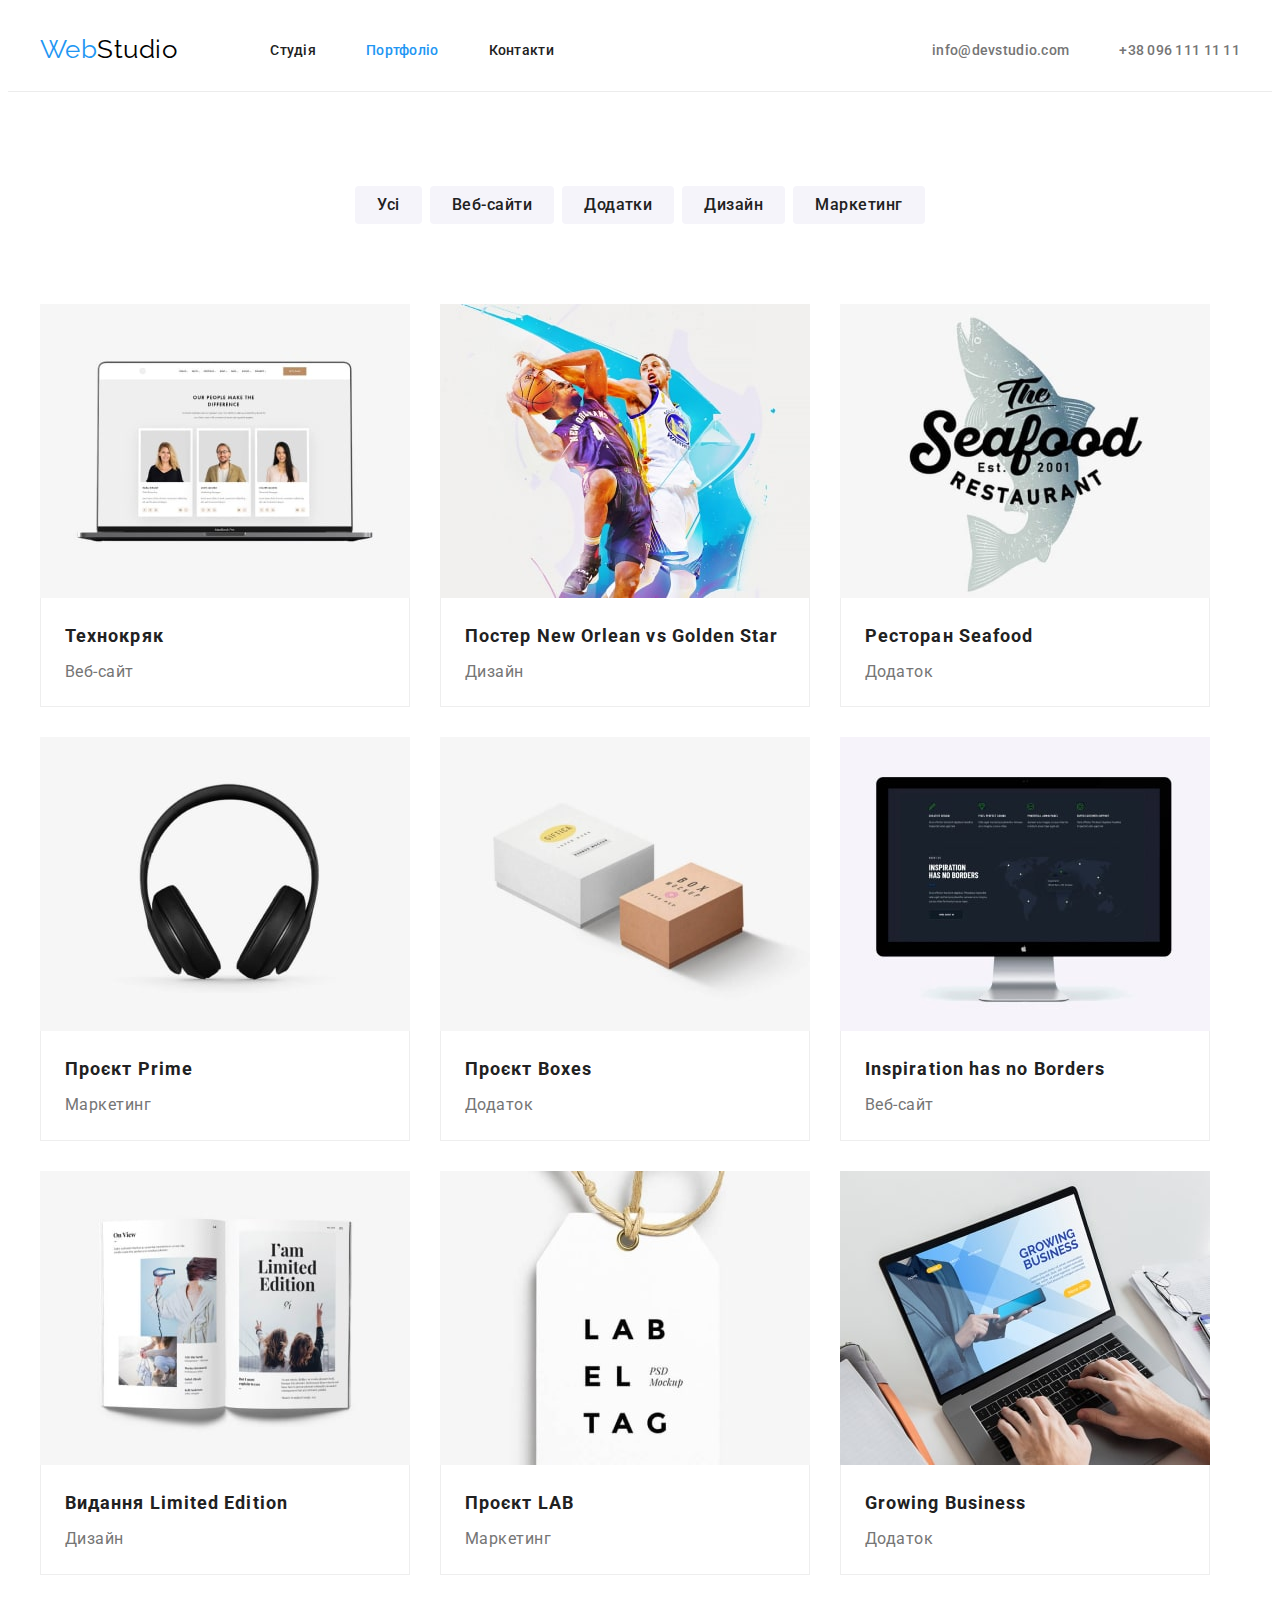
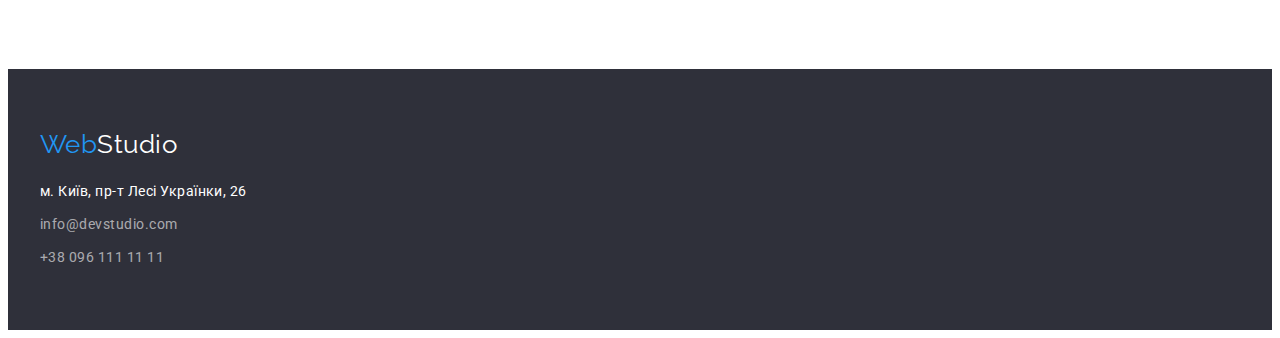
==== portfolio.html @ 91e73826 "Initial commit" ====
<!DOCTYPE html>
<html lang="uk">
<head>
    <meta charset="UTF-8">
    <meta http-equiv="X-UA-Compatible" content="IE=edge">
    <meta name="viewport" content="width=device-width, initial-scale=1.0">
    <title>Portfolio</title>
    <link rel="preconnect" href="https://fonts.googleapis.com">
    <link rel="preconnect" href="https://fonts.gstatic.com" crossorigin>
    <link href="https://fonts.googleapis.com/css2?family=Raleway:wght@700&family=Roboto:wght@400;500;700;900&display=swap" rel="stylesheet">
    <link rel="stylesheet" href="https://cdnjs.cloudflare.com/ajax/libs/modern-normalize/2.0.0/modern-normalize.min.css" integrity="sha512-4xo8blKMVCiXpTaLzQSLSw3KFOVPWhm/TRtuPVc4WG6kUgjH6J03IBuG7JZPkcWMxJ5huwaBpOpnwYElP/m6wg==" crossorigin="anonymous" referrerpolicy="no-referrer" />
    <link rel="stylesheet" href="./css/styles.css">
</head>
<body>
    <!-- header -->
    <header class="header">
        <div class="container header-container">
            <a href="" class="logo link"><span class="header-logo">Web</span>Studio</a>
            <nav class="header-nav">
                <ul class="nav-list">
                    <li class="nav-item"><a class="nav-link link" href="./index.html">Студія</a></li>
                    <li class="nav-item"><a class="nav-link current link" href="./portfolio.html">Портфоліо</a></li>
                    <li class="nav-item"><a class="nav-link link" href="">Контакти</a></li>
                </ul>
            </nav>
            <ul class="contact-inform">
                <li class="contact-inform-item"><a class="nav-link contact link" href="mailto:info@devstudio.com">info@devstudio.com</a></li>
                <li class="contact-inform-item"><a class="nav-link contact link" href="tel:+380961111111">+38 096 111 11 11</a></li>
            </ul>
        </div>
    </header>
    <!-- main button -->
    <main>
        <section class="section">
            <div class="container">
                <h1 class="visually-hidden">Портфоліо</h1>
                <ul class="filter-list">
                    <li class="filter-item">
                        <button type="button" class="button">Усі</button>
                    </li>
                    <li class="filter-item">
                        <button type="button" class="button">Веб-сайти</button>
                    </li>
                    <li class="filter-item">
                        <button type="button" class="button">Додатки</button>
                    </li>
                    <li class="filter-item">
                        <button type="button" class="button">Дизайн</button>
                    </li>
                    <li class="filter-item">
                        <button type="button" class="button">Маркетинг</button>
                    </li>
                </ul>
                <ul class="projects-list">
                    <li class="projects-item">
                        <a class="link" href="">
                        <img class="project-img" src="./images/img-min1.jpg" alt="сірий-ноутбук-з-трьома-картинками-людей" width="370" height="294">
                        <div class="project-content">
                            <h2 class="projects-title">Технокряк</h2>
                            <p class="projects-text">Веб-сайт</p>
                        </div>
                        </a>
                    </li>
                    
                    <li class="projects-item">
                        <a class="link" href="">
                            <img class="project-img" src="./images/img-min2.jpg" alt="гра-в-баскетбол-двох-людей" width="370" height="294">
                            <div class="project-content">
                                <h2 class="projects-title">Постер New Orlean vs Golden Star</h2>
                                <p class="projects-text">Дизайн</p>
                            </div>
                        </a>
                    </li>
                    <li class="projects-item">
                        <a class="link" href="">
                            <img class="project-img" src="./images/img-min3.jpg" alt="емблема-риби" width="370" height="294">
                            <div class="project-content">
                                <h2 class="projects-title">Ресторан Seafood</h2>
                                <p class="projects-text">Додаток</p>
                            </div>
                        </a>
                    </li>
                    <li class="projects-item">
                        <a class="link" href="">
                            <img class="project-img" src="./images/img-min4.jpg" alt="чорні-навушники" width="370" height="294">
                            <div class="project-content">
                                <h2 class="projects-title">Проєкт Prime</h2>
                                <p class="projects-text">Маркетинг</p>
                            </div>
                        </a>
                    </li>
                    <li class="projects-item">
                        <a class="link" href="">
                            <img class="project-img" src="./images/img-min5.jpg" alt="дві-коробки" width="370" height="294">
                            <div class="project-content">
                                <h2 class="projects-title">Проєкт Boxes</h2>
                                <p class="projects-text">Додаток</p>
                            </div>
                        </a>
                    </li>
                    <li class="projects-item">
                        <a class="link" href="">
                        <img class="project-img" src="./images/img-min6.jpg" alt="монітор-з-карткою" width="370" height="294">
                            <div class="project-content">
                                <h2 class="projects-title">Inspiration has no Borders</h2>
                                <p class="projects-text">Веб-сайт</p>
                            </div>
                        </a>
                    </li>
                    <li class="projects-item">
                        <a class="link" href="">
                        <img class="project-img" src="./images/img-min7.jpg" alt="книга-з-текстом" width="370" height="294">
                            <div class="project-content">
                                <h2 class="projects-title">Видання Limited Edition</h2>
                                <p class="projects-text">Дизайн</p>
                            </div>
                        </a>
                    </li>
                    <li class="projects-item">
                        <a class="link" href="">
                        <img class="project-img" src="./images/img-min8.jpg" alt="картка-з-написом" width="370" height="294">
                            <div class="project-content">
                                <h2 class="projects-title">Проєкт LAB</h2>
                                <p class="projects-text">Маркетинг</p>
                            </div>
                        </a>
                    </li>
                    <li class="projects-item">
                        <a class="link" href="">
                        <img class="project-img" src="./images/img-min9.jpg" alt="людина-за-нотбуком" width="370" height="294">
                            <div class="project-content">
                            <h2 class="projects-title">Growing Business</h2>
                            <p class="projects-text">Додаток</p>
                        </div>
                        </a>
                    </li>
                </ul>
            </div>
        </section>
    </main>
    <!-- footer -->
    <footer class="footer">
        <div class="container">
            <a href="" class="footer-logo link"><span class="header-logo">Web</span>Studio</a>
            <address class="adress">
                <ul class="adress-list">
                    <li class="footer-item">
                        <a class="adress-link link" href="https://goo.gl/maps/4gtNRSzAQHirgQ3u6?coh=178573&entry=tt"
                            target="_blank" rel="noopener noreferrer">м. Київ, пр-т Лесі Українки, 26</a>
                    </li>
                    <li class="footer-item">
                        <a class="adress-contact link" href="mailto:info@devstudio.com">info@devstudio.com</a>
                    </li>
                    <li class="footer-item">
                        <a class="adress-contact link" href="tel:+380961111111">+38 096 111 11 11</a>
                    </li>
                </ul>
            </address>
        </div>
    </footer>
</body>
</html>
---- css/styles.css ----
:root {
    --primary-title-color: #212121;
    --primary-text-color: #757575;
    --primary-color: #FFFFFF;
    --accent-color: #2196F3;
    --color-logo: #000000;
    --hero-background: #2F303A;
    --adress-contact-color: rgba(255, 255, 255, 0.6);
    --button-portfolio-color: #F5F4FA;
    --active-herobuttom-background: #188CE8;
    --line-header-background: #ECECEC;
    --border-card-color: #EEEEEE;
    --card-set-gap: 30px;
    --filter-active-shadow: 0px 3px 1px rgba(0, 0, 0, 0.1), 0px 1px 2px rgba(0, 0, 0, 0.08), 0px 2px 2px rgba(0, 0, 0, 0.12);
}
body {
    font-family: 'Roboto', sans-serif;
    letter-spacing: 0.03em;
    color: var(--primary-title-color);
}
h1,
h2,
h3,
h4,
h5,
h6,
p {
    margin: 0px;
    padding: 0px;
}
ul {
    margin: 0px;
    padding: 0px;
    list-style: none;
}
img {
    display: block;
    max-width: 100%;
}
.link {
    text-decoration: none;
}

.visually-hidden {
    position: absolute;
    white-space: nowrap;
    width: 1px;
    height: 1px;
    overflow: hidden;
    border: 0;
    padding: 0;
    clip: rect(0 0 0 0);
    clip-path: inset(50%);
    margin: -1px;
}
/* webstudio */
/* header */
.section {
    padding-top: 94px;
    padding-bottom: 94px;
}
.container {
    width: 1200px;
    padding-left: 15px;
    padding-right: 15px;
    margin-right: auto;
    margin-left: auto;
}
.header {
    border-bottom: 1px solid var(--line-header-background);
}
.header-container {
    display: flex;
    align-items: center;
}
.header-nav {
    display: flex;
    align-items: center;
    margin-left: 93px;
}
.logo {
    font-family: 'Raleway';
    font-size: 26px;
    line-height: 1.19;
    color: #000000;
}
.header-logo {
    color: var(--accent-color);
}
.nav-link {
    font-family: 'Roboto';
    font-weight: 500;
    font-size: 14px;
    line-height: 1.14;
    letter-spacing: 0.02em;
    color: var(--primary-title-color);
}
.current {
    color: var(--accent-color);
}
.nav-list {
    display: flex;
}
.nav-list .nav-link:hover,
.nav-list .nav-link:focus {
    color: var(--accent-color);
}
.nav-list:last-child {
    margin-right: 0;
}
.nav-item {
    margin-left: 50px;
}
.nav-item:first-child {
    margin-left: 0;
}

.contact-inform {
    display: flex;
    margin-left: auto;
}
.contact-inform-item:last-child {
    margin-left: 50px;
    margin-right: 0;
}
.contact-inform-item:nth-child(-n + 3),
.nav-link {
    padding-top: 32px;
    padding-bottom: 32px;
}

.contact {
    color: var(--primary-text-color);
}
.contact:hover,
.contact:focus {
    color: var(--accent-color);
}
/* hero */

.hero {
    color: var(--primary-color);
    background-color: var(--hero-background);
    padding-top: 200px;
    padding-bottom: 200px;
}
.hero-title {
    max-width: 696px;
    margin-left: auto;
    margin-right: auto;
    font-weight: 900;
    font-size: 44px;
    line-height: 1.36;
    text-align: center;
    letter-spacing: 0.06em;
    text-transform: uppercase;
    margin-bottom: 30px;
}
button {
    border: 0;
    cursor: pointer;
    font-family: inherit;
}
.button-hero {
    border-radius: 4px;
    display: flex;
    text-align: center;
    margin: 0 auto;
    padding: 10px 32px;
    font-weight: 500;
    font-size: 16px;
    line-height: 1.9;
    letter-spacing: 0.06em;
    color: var(--primary-color);
    background-color: var(--accent-color);
    box-shadow: 0px 4px 4px rgba(0, 0, 0, 0.15);

}
.primary:hover,
.primary:focus {
    color: var(--primary-color);
    background-color: var(--active-herobuttom-background);
}
/*features */
.features-list {
    padding: 0;
    margin: 0;

    display: flex;
    flex-wrap: wrap;
}
.features-list > .features-item {
    width: 270px;

}
.features-item:nth-child(n + 2) {
    margin-left: 30px;
}

.features-title {
    margin-top: 0;
    margin-bottom: 10px;
    font-weight: 700;
    font-size: 14px;
    line-height: 1.14;
    letter-spacing: 0.03em;
    text-transform: uppercase;
    color: var(--primary-title-color);
}
.features-text {
    margin-top: 0;
    font-weight: 400;
    font-size: 14px;
    line-height: 1.71;
    letter-spacing: 0.03em;
    color: var(--primary-text-color);

}
/* work */
.work {
    padding-top: 0;
}
.section-title {
    margin-top: 0;
    margin-bottom: 50px;
    font-weight: 700;
    font-size: 36px;
    line-height: 1.16;
    text-align: center;
    color: var(--primary-title-color);
}
.work-list {
    display: flex;
    flex-wrap: wrap;
    text-align: center;
}
.work-item:nth-child(n + 2) {
    margin-left: 25px;
}

/* team */
.team {
    background: #F5F4FA;
}

.team-list {
    padding: 0;
    margin: 0;
    display: flex;
    flex-wrap: wrap;
    margin-left: calc( -1 * var(--card-set-gap));
    margin-top: calc(-1 * var(--card-set-gap));
}
.team-list > .team-item {
    flex-basis: calc(100% / 4 - var(--card-set-gap));
    margin-left: var(--card-set-gap);
    margin-top: var(--card-set-gap);
}

.team-content {
    padding: 30px 30px;
}
.team-card {
    background: var(--primary-color);
    box-shadow: 0px 1px 3px rgba(0, 0, 0, 0.12), 0px 1px 1px rgba(0, 0, 0, 0.14), 0px 2px 1px rgba(0, 0, 0, 0.2);
    border-radius: 0px 0px 4px 4px;
}
.team-title {
    margin-bottom: 10px;
    font-weight: 500;
    font-size: 16px;
    line-height: 1.18;
    text-align: center;
    color: var(--primary-title-color);
    
}
.team-text {
    font-weight: 400;
    font-size: 16px;
    line-height: 1.18;
    text-align: center;
    color: var(--primary-text-color);
} 
/* portfolio button main */

.button {
    padding: 6px 22px;
    font-weight: 500;
    font-size: 16px;
    line-height: 1.6;
    letter-spacing: 0.03em;
    text-align: center;
    border-radius: 4px;
    color: var(--primary-title-color);
    background: var(--button-portfolio-color);
}
.button:hover,
.button:focus {
    color: var(--primary-color);
    background-color: var(--accent-color);
    box-shadow: var(--filter-active-shadow);
}
/* portfolio main */
/* filter */
.filter-list {
    display: flex;
    align-items: center;
    justify-content: center;
    margin-bottom: 50px;
    
}
.filter-list > .filter-item {
    border-radius: 4px;
    margin-left: 8px;
    
}

.filter-item:first-child {
    margin-left: 0;
}
/* projects */
.projects-list {
    display: flex;
    flex-wrap: wrap;
    padding: 0;
    margin: 0;
    margin-left: calc(- 1 * var(--card-set-gap));
    margin-top: calc(- 1 * var(--card-set-gap));
}
.projects-list > .projects-item {
    flex-basis: calc((100% - 2 - var(--card-set-gap)) / 3 );
    margin-left: var(--card-set-gap);
    margin-top: var(--card-set-gap);
}
.projects-item:nth-child(3n + 1) {
    margin-left: 0;
}
.project-content {
    padding: 20px 24px;
    background: var(--primary-color);
    border: 1px solid var(--border-card-color);
    border-top: 0;
}
.projects-title {
    margin-bottom: 4px;
    font-weight: 700;
    font-size: 18px;
    line-height: 2;
    letter-spacing: 0.06em;
    color: var(--primary-title-color);
}
.projects-text {
    font-weight: 400;
    font-size: 16px;
    line-height: 1.8;
    color: var(--primary-text-color);
}
/* footer */
.footer {
    padding-top: 60px;
    padding-bottom: 60px;
    background-color: var(--hero-background);
}

.footer-logo  {
    font-family: 'Raleway';
    font-size: 26px;
    line-height: 1.2;
    color: var(--primary-color);
}

.footer-item:not(:last-child) {
    margin-bottom: 9px;
}
.adress-list {
    margin-top: 20px;
}
.adress-link {
    font-style: normal;
    font-weight: 400;
    font-size: 14px;
    line-height: 1.7;
    color: var(--primary-color);
}
.adress-contact {
    font-family: 'Roboto';
    font-style: normal;
    font-weight: 400;
    font-size: 14px;
    line-height: 1.7;
    color: rgba(255, 255, 255, 0.6);
}
.adress-link:hover,
.adress-link:focus,
.adress-contact:hover,
.adress-contact:focus {
    color: var(--accent-color);
}
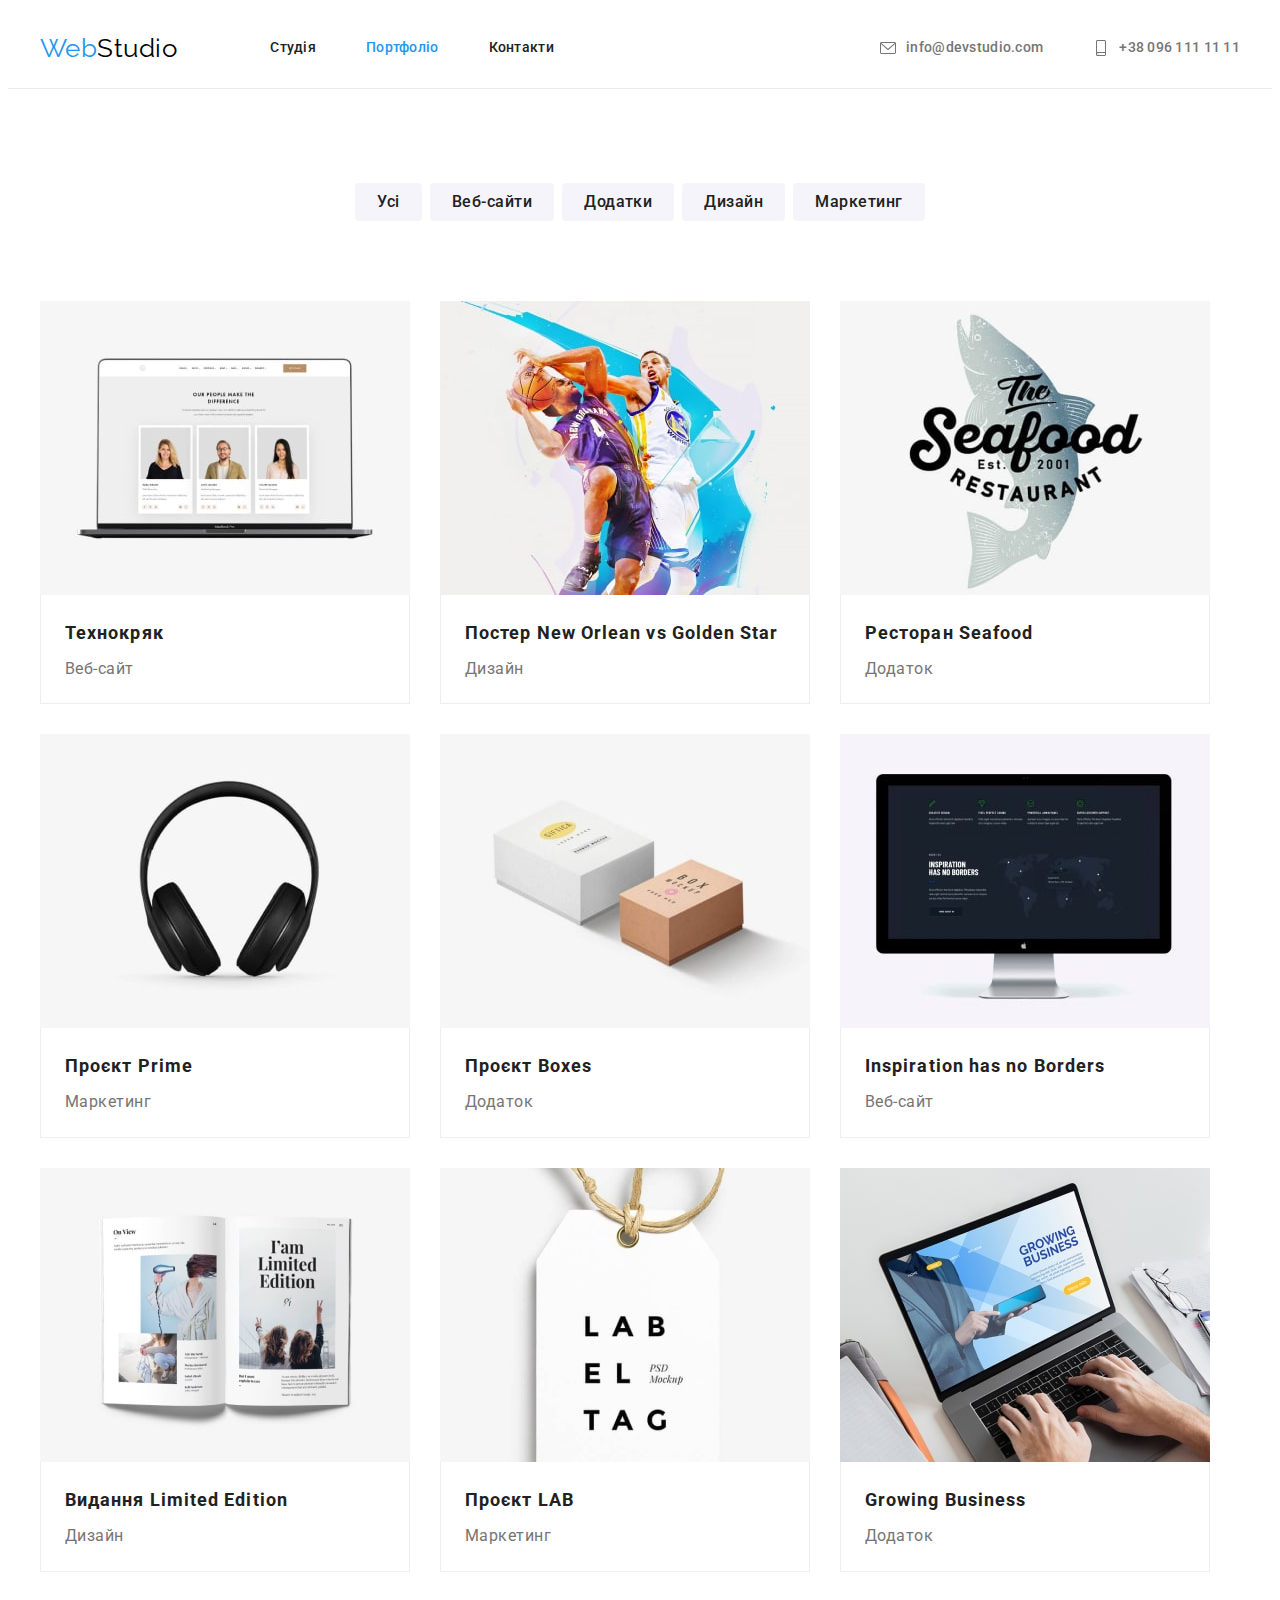
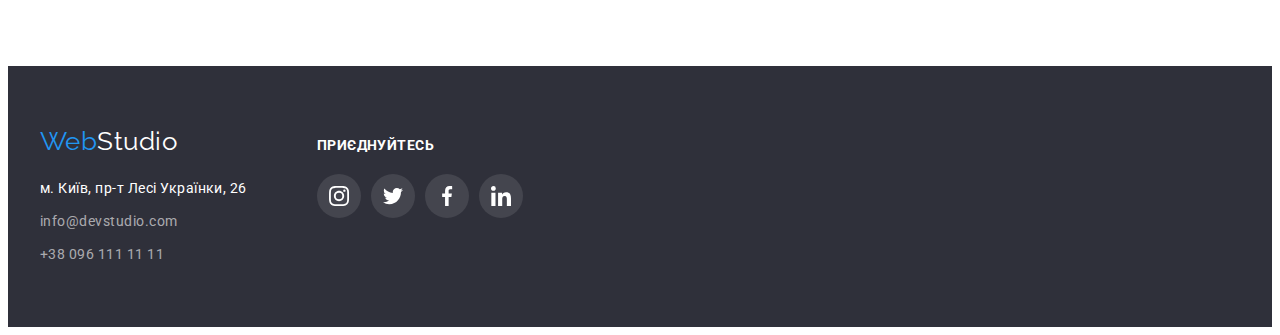
==== commit f6efde17: "hw4" ====
--- a/portfolio.html
+++ b/portfolio.html
@@ -24,8 +24,22 @@
                 </ul>
             </nav>
             <ul class="contact-inform">
-                <li class="contact-inform-item"><a class="nav-link contact link" href="mailto:info@devstudio.com">info@devstudio.com</a></li>
-                <li class="contact-inform-item"><a class="nav-link contact link" href="tel:+380961111111">+38 096 111 11 11</a></li>
+                <li class="contact-inform-item">
+                    <a class="nav-link contact link" href="mailto:info@devstudio.com">
+                        <svg class="icon-mail icon-header">
+                            <use href="./images/icons.svg#icon-mail"></use>
+                        </svg>
+                        info@devstudio.com
+                    </a>
+                </li>
+                <li class="contact-inform-item">
+                    <a class="nav-link contact link" href="tel:+380961111111">
+                        <svg class="icon-smartphone icon-header">
+                            <use href="./images/icons.svg#icon-smartphone"></use>
+                        </svg>
+                        +38 096 111 11 11
+                    </a>
+                </li>
             </ul>
         </div>
     </header>
@@ -53,7 +67,7 @@
                 </ul>
                 <ul class="projects-list">
                     <li class="projects-item">
-                        <a class="link" href="">
+                        <a class="projects-link link" href="">
                         <img class="project-img" src="./images/img-min1.jpg" alt="сірий-ноутбук-з-трьома-картинками-людей" width="370" height="294">
                         <div class="project-content">
                             <h2 class="projects-title">Технокряк</h2>
@@ -139,8 +153,9 @@
         </section>
     </main>
     <!-- footer -->
-    <footer class="footer">
-        <div class="container">
+<footer class="footer">
+    <div class="container footer-container">
+        <div>
             <a href="" class="footer-logo link"><span class="header-logo">Web</span>Studio</a>
             <address class="adress">
                 <ul class="adress-list">
@@ -157,6 +172,44 @@
                 </ul>
             </address>
         </div>
-    </footer>
+        <div class="footer-soc">
+            <p class="footer-txt-soc">Приєднуйтесь</p>
+            <ul class="footer-icon-list">
+                <li class="footer-icon-item">
+                    <a class="footer-icon-link" href="" target="_blank"
+                                rel="noopener noreferrer">
+                        <svg class="soc-icon-dark">
+                            <use href="./images/icons.svg#icon-instagram"></use>
+                        </svg>
+                    </a>
+                </li>
+                <li class="footer-icon-item">
+                    <a class="footer-icon-link" href="" target="_blank"
+                                rel="noopener noreferrer">
+                        <svg class="soc-icon-dark">
+                            <use href="./images/icons.svg#icon-twitter"></use>
+                        </svg>
+                    </a>
+                </li>
+                <li class="footer-icon-item">
+                    <a class="footer-icon-link" href="" target="_blank"
+                                rel="noopener noreferrer">
+                        <svg class="soc-icon-dark">
+                            <use href="./images/icons.svg#icon-facebook"></use>
+                        </svg>
+                    </a>
+                </li>
+                <li class="footer-icon-item">
+                    <a class="footer-icon-link" href="" target="_blank"
+                                rel="noopener noreferrer">
+                        <svg class="soc-icon-dark">
+                            <use href="./images/icons.svg#icon-linkedin"></use>
+                        </svg>
+                    </a>
+                </li>
+            </ul>
+        </div>
+    </div>
+</footer>
 </body>
 </html>--- a/css/styles.css
+++ b/css/styles.css
@@ -4,13 +4,15 @@
     --primary-color: #FFFFFF;
     --accent-color: #2196F3;
     --color-logo: #000000;
-    --hero-background: #2F303A;
+    --hero-background: #C4C4C4;;
     --adress-contact-color: rgba(255, 255, 255, 0.6);
     --button-portfolio-color: #F5F4FA;
     --active-herobuttom-background: #188CE8;
     --line-header-background: #ECECEC;
     --border-card-color: #EEEEEE;
     --card-set-gap: 30px;
+    --icon-bg-color: #AFB1B8;
+    --footer-bg-color: #2F303A;
     --filter-active-shadow: 0px 3px 1px rgba(0, 0, 0, 0.1), 0px 1px 2px rgba(0, 0, 0, 0.08), 0px 2px 2px rgba(0, 0, 0, 0.12);
 }
 body {
@@ -88,6 +90,10 @@
     color: var(--accent-color);
 }
 .nav-link {
+    display: flex;
+    align-items: center;
+    padding-top: 32px;
+    padding-bottom: 32px;
     font-family: 'Roboto';
     font-weight: 500;
     font-size: 14px;
@@ -117,18 +123,14 @@
 
 .contact-inform {
     display: flex;
+    align-items: center;
     margin-left: auto;
+
 }
 .contact-inform-item:last-child {
     margin-left: 50px;
     margin-right: 0;
 }
-.contact-inform-item:nth-child(-n + 3),
-.nav-link {
-    padding-top: 32px;
-    padding-bottom: 32px;
-}
-
 .contact {
     color: var(--primary-text-color);
 }
@@ -136,13 +138,27 @@
 .contact:focus {
     color: var(--accent-color);
 }
+.icon-header {
+    margin-right: 10px;
+    height: 16px;
+    width: 16px;
+    fill: currentColor;
+}
 /* hero */
+
 
 .hero {
     color: var(--primary-color);
     background-color: var(--hero-background);
     padding-top: 200px;
     padding-bottom: 200px;
+}
+.overlay {
+    max-width: 1600px;
+    margin-left: auto;
+    margin-right: auto;
+    background-image: linear-gradient(rgba(47, 48, 58, 0.4),rgba(47, 48, 58, 0.4)),
+    url(../images/hero.jpg);
 }
 .hero-title {
     max-width: 696px;
@@ -182,6 +198,17 @@
     background-color: var(--active-herobuttom-background);
 }
 /*features */
+.features-icon {
+display: flex;
+align-items: center;
+justify-content: center;
+width: 270px;
+height: 120px;
+background-color: #F5F4FA;
+border-radius: 4px;
+margin-bottom: 30px;
+
+}
 .features-list {
     padding: 0;
     margin: 0;
@@ -191,7 +218,7 @@
 }
 .features-list > .features-item {
     width: 270px;
-
+    
 }
 .features-item:nth-child(n + 2) {
     margin-left: 30px;
@@ -214,7 +241,7 @@
     line-height: 1.71;
     letter-spacing: 0.03em;
     color: var(--primary-text-color);
-
+    
 }
 /* work */
 .work {
@@ -233,9 +260,11 @@
     display: flex;
     flex-wrap: wrap;
     text-align: center;
-}
-.work-item:nth-child(n + 2) {
-    margin-left: 25px;
+    margin-left: -30px;
+}
+.work-item {
+    flex-basis: calc((100% - 90px) / 3);
+    margin-left: 30px;
 }
 
 /* team */
@@ -279,8 +308,37 @@
     font-size: 16px;
     line-height: 1.18;
     text-align: center;
+    margin-bottom: 16px;
     color: var(--primary-text-color);
 } 
+.team-icon-list{
+    display: flex;
+    align-items: center;
+    justify-content: center;
+    margin-left: -10px;
+}
+.team-icon-link {
+    display: flex;
+    align-items: center;
+    justify-content: center;
+    width: 44px;
+    height: 44px;
+    border-radius: 50%;
+    background-color: transparent;
+    fill: var(--icon-bg-color);
+    margin-left: 10px;
+    flex-basis: calc((100% - 40px) / 4);
+}
+.soc-icon {
+    width: 20px;
+    height: 20px;
+}
+.team-icon-link:hover,
+.team-icon-link:focus {
+    background-color: var(--accent-color);
+    fill: var(--primary-color);
+}
+
 /* portfolio button main */
 
 .button {
@@ -335,6 +393,10 @@
 .projects-item:nth-child(3n + 1) {
     margin-left: 0;
 }
+.projects-item:hover,
+.projects-item:focus {
+    box-shadow: 0px 1px 1px rgba(0, 0, 0, 0.12), 0px 4px 4px rgba(0, 0, 0, 0.06), 1px 4px 6px rgba(0, 0, 0, 0.16);
+}
 .project-content {
     padding: 20px 24px;
     background: var(--primary-color);
@@ -355,11 +417,69 @@
     line-height: 1.8;
     color: var(--primary-text-color);
 }
+
+/* footer */
+/* clients */
+.clients-list {
+    display: flex;
+    align-items: center;
+    justify-content: center;
+    margin-left: -30px;
+    
+}
+.clients-item {
+    display: flex;
+    align-items: center;
+    justify-content: center;
+    /* width: 170px;
+    height: 92px; */
+    /* border: 1px solid #AFB1B8;
+    border-radius: 4px; */
+    margin-left: 30px;
+    flex-basis: calc((100% - 180px) / 6);
+
+}
+.clients-link {
+        display: flex;
+        justify-content: center;
+        align-items: center;
+        width: 170px;
+        height: 92px;
+        border: 1px solid #afb1b8;
+        border-radius: 4px;
+        color: var(--accent-color);
+    /* padding: 15px 31px;
+    fill: var(--icon-bg-color);
+    border: 1px solid #AFB1B8;
+    border-radius: 4px; */
+    /* outline: 1px solid red; */
+}
+.clients-icon {
+    width: 106px;
+    height: 60px;
+    fill: var(--icon-bg-color);
+    /* outline: 1px solid red; */
+}
+.clients-link:hover,
+.clients-link:focus {
+    border-color: var(--accent-color);
+}
+.clients-link:hover .clients-icon,
+.clients-link:focus .clients-icon {
+    fill: var(--accent-color);
+    border-color: var(--accent-color);
+}
 /* footer */
 .footer {
     padding-top: 60px;
     padding-bottom: 60px;
-    background-color: var(--hero-background);
+    background-color: var(--footer-bg-color);
+}
+.footer-container {
+    display: flex;
+    justify-content: flex-start;
+    align-items: baseline;
+
 }
 
 .footer-logo  {
@@ -395,4 +515,45 @@
 .adress-contact:hover,
 .adress-contact:focus {
     color: var(--accent-color);
-}+}
+/* footer-soc */
+.footer-soc {
+    margin-left: 70px;
+    margin-right: auto;
+}
+.footer-txt-soc {
+    font-weight: 700;
+    font-size: 14px;
+    line-height: 1.14;
+    letter-spacing: 0.03em;
+    text-transform: uppercase;
+
+    color: #FFFFFF;
+    margin-bottom: 20px;
+}
+.footer-icon-list {
+    display: flex;
+    margin-left: -10px;
+
+
+}
+.footer-icon-link {
+    display: flex;
+    align-items: center;
+    justify-content: center;
+    width: 44px;
+    height: 44px;
+    border-radius: 50%;
+    background-color: rgba(255, 255, 255, 0.1);
+    margin-left: 10px;
+    flex-basis: calc((100% - 40px) / 4);
+}
+.footer-icon-link:hover,
+.footer-icon-link:focus {
+    background-color: var(--accent-color)
+}
+.soc-icon-dark {
+    width: 20px;
+    height: 20px;
+    fill: var(--primary-color);
+}
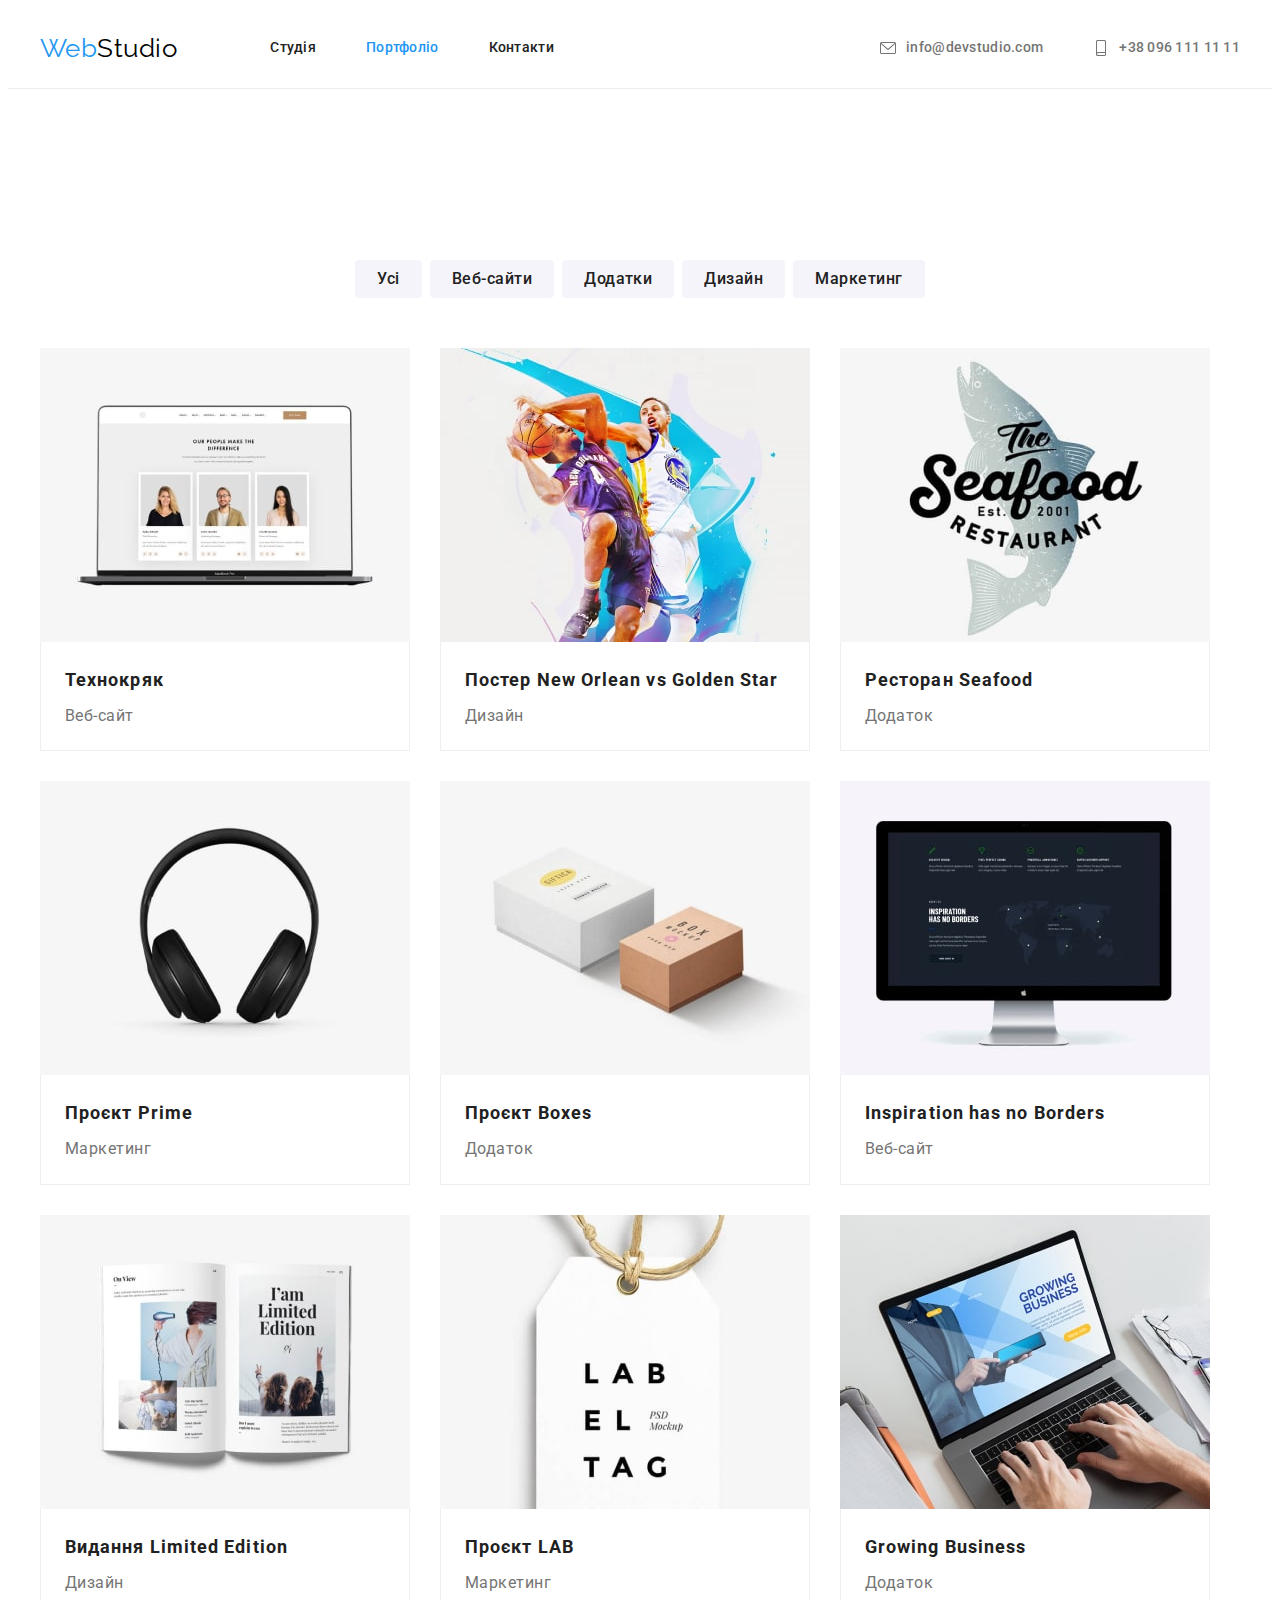
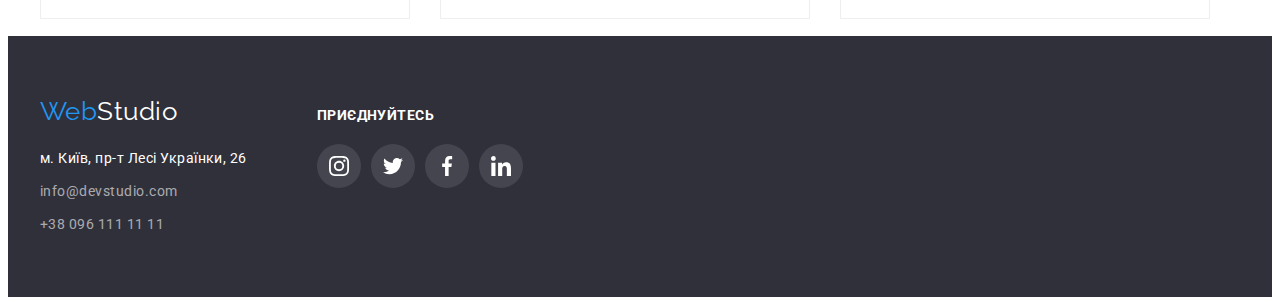
==== commit 4d7258ad: "fix" ====
--- a/portfolio.html
+++ b/portfolio.html
@@ -25,7 +25,7 @@
             </nav>
             <ul class="contact-inform">
                 <li class="contact-inform-item">
-                    <a class="nav-link contact link" href="mailto:info@devstudio.com">
+                    <a class="nav-link contact link" href="mailto:info@devstudio.com" aria-label="mail">
                         <svg class="icon-mail icon-header">
                             <use href="./images/icons.svg#icon-mail"></use>
                         </svg>
@@ -33,7 +33,7 @@
                     </a>
                 </li>
                 <li class="contact-inform-item">
-                    <a class="nav-link contact link" href="tel:+380961111111">
+                    <a class="nav-link contact link" href="tel:+380961111111" aria-label="smartphone">
                         <svg class="icon-smartphone icon-header">
                             <use href="./images/icons.svg#icon-smartphone"></use>
                         </svg>
@@ -45,7 +45,7 @@
     </header>
     <!-- main button -->
     <main>
-        <section class="section">
+        <section class="section project-section">
             <div class="container">
                 <h1 class="visually-hidden">Портфоліо</h1>
                 <ul class="filter-list">
@@ -153,63 +153,62 @@
         </section>
     </main>
     <!-- footer -->
-<footer class="footer">
-    <div class="container footer-container">
-        <div>
-            <a href="" class="footer-logo link"><span class="header-logo">Web</span>Studio</a>
-            <address class="adress">
-                <ul class="adress-list">
-                    <li class="footer-item">
-                        <a class="adress-link link" href="https://goo.gl/maps/4gtNRSzAQHirgQ3u6?coh=178573&entry=tt"
-                            target="_blank" rel="noopener noreferrer">м. Київ, пр-т Лесі Українки, 26</a>
-                    </li>
-                    <li class="footer-item">
-                        <a class="adress-contact link" href="mailto:info@devstudio.com">info@devstudio.com</a>
-                    </li>
-                    <li class="footer-item">
-                        <a class="adress-contact link" href="tel:+380961111111">+38 096 111 11 11</a>
-                    </li>
-                </ul>
-            </address>
+    <footer class="footer">
+        <div class="container footer-container">
+            <div>
+                <a href="" class="footer-logo link"><span class="header-logo">Web</span>Studio</a>
+                <address class="adress">
+                    <ul class="adress-list">
+                        <li class="footer-item">
+                            <a class="adress-link link" href="https://goo.gl/maps/4gtNRSzAQHirgQ3u6?coh=178573&entry=tt"
+                                target="_blank" rel="noopener noreferrer">м. Київ, пр-т Лесі Українки, 26</a>
+                        </li>
+                        <li class="footer-item">
+                            <a class="adress-contact link" href="mailto:info@devstudio.com"
+                                aria-label="mail">info@devstudio.com</a>
+                        </li>
+                        <li class="footer-item">
+                            <a class="adress-contact link" href="tel:+380961111111" aria-label="smartphone">+38 096 111 11
+                                11</a>
+                        </li>
+                    </ul>
+                </address>
+            </div>
+            <div class="footer-soc">
+                <p class="footer-txt-soc">Приєднуйтесь</p>
+                <ul class="footer-icon-list">
+                    <li class="footer-icon-item">
+                        <a class="footer-icon-link" href="" target="_blank" rel="noopener noreferrer"
+                            aria-label="instagram">
+                            <svg class="soc-icon-dark">
+                                <use href="./images/icons.svg#icon-instagram"></use>
+                            </svg>
+                        </a>
+                    </li>
+                    <li class="footer-icon-item">
+                        <a class="footer-icon-link" href="" target="_blank" rel="noopener noreferrer" aria-label="twitter">
+                            <svg class="soc-icon-dark">
+                                <use href="./images/icons.svg#icon-twitter"></use>
+                            </svg>
+                        </a>
+                    </li>
+                    <li class="footer-icon-item">
+                        <a class="footer-icon-link" href="" target="_blank" rel="noopener noreferrer" aria-label="facebook">
+                            <svg class="soc-icon-dark">
+                                <use href="./images/icons.svg#icon-facebook"></use>
+                            </svg>
+                        </a>
+                    </li>
+                    <li class="footer-icon-item">
+                        <a class="footer-icon-link" href="" target="_blank" rel="noopener noreferrer" aria-label="linkedin">
+                            <svg class="soc-icon-dark">
+                                <use href="./images/icons.svg#icon-linkedin"></use>
+                            </svg>
+                        </a>
+                    </li>
+                </ul>
+            </div>
         </div>
-        <div class="footer-soc">
-            <p class="footer-txt-soc">Приєднуйтесь</p>
-            <ul class="footer-icon-list">
-                <li class="footer-icon-item">
-                    <a class="footer-icon-link" href="" target="_blank"
-                                rel="noopener noreferrer">
-                        <svg class="soc-icon-dark">
-                            <use href="./images/icons.svg#icon-instagram"></use>
-                        </svg>
-                    </a>
-                </li>
-                <li class="footer-icon-item">
-                    <a class="footer-icon-link" href="" target="_blank"
-                                rel="noopener noreferrer">
-                        <svg class="soc-icon-dark">
-                            <use href="./images/icons.svg#icon-twitter"></use>
-                        </svg>
-                    </a>
-                </li>
-                <li class="footer-icon-item">
-                    <a class="footer-icon-link" href="" target="_blank"
-                                rel="noopener noreferrer">
-                        <svg class="soc-icon-dark">
-                            <use href="./images/icons.svg#icon-facebook"></use>
-                        </svg>
-                    </a>
-                </li>
-                <li class="footer-icon-item">
-                    <a class="footer-icon-link" href="" target="_blank"
-                                rel="noopener noreferrer">
-                        <svg class="soc-icon-dark">
-                            <use href="./images/icons.svg#icon-linkedin"></use>
-                        </svg>
-                    </a>
-                </li>
-            </ul>
-        </div>
-    </div>
-</footer>
+    </footer>
 </body>
 </html>--- a/css/styles.css
+++ b/css/styles.css
@@ -360,11 +360,16 @@
 }
 /* portfolio main */
 /* filter */
+.project-section {
+    margin-bottom: 17px;
+    padding: 0;
+}
 .filter-list {
     display: flex;
     align-items: center;
     justify-content: center;
     margin-bottom: 50px;
+    margin-top: 171px;
     
 }
 .filter-list > .filter-item {
@@ -389,6 +394,9 @@
     flex-basis: calc((100% - 2 - var(--card-set-gap)) / 3 );
     margin-left: var(--card-set-gap);
     margin-top: var(--card-set-gap);
+}
+.projects-item:nth-child(-n + 3) {
+    margin-top: 0;
 }
 .projects-item:nth-child(3n + 1) {
     margin-left: 0;
@@ -467,7 +475,6 @@
 .clients-link:hover .clients-icon,
 .clients-link:focus .clients-icon {
     fill: var(--accent-color);
-    border-color: var(--accent-color);
 }
 /* footer */
 .footer {
